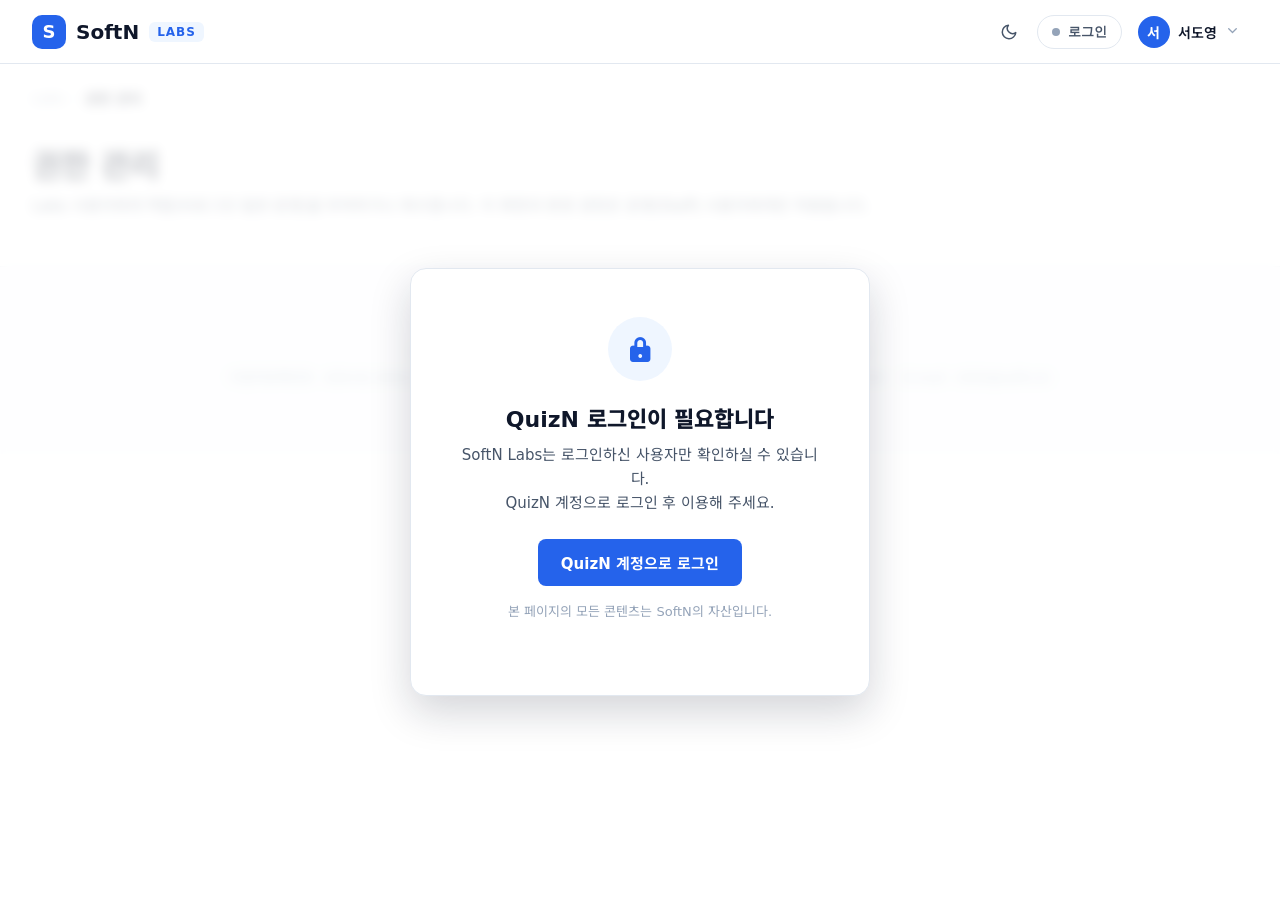
==== labs-admin.html @ ae1b934f "feat: SoftN Labs static portal (initial deploy)" ====
<!DOCTYPE html>
<html lang="ko">
<head>
<meta charset="UTF-8">
<meta name="viewport" content="width=device-width, initial-scale=1.0">
<title>SoftN Labs · 권한 관리</title>
<link rel="stylesheet" href="./fonts/fontello/css/fontello.css">
<link rel="stylesheet" href="./labs.css">
<script>document.documentElement.setAttribute('data-mode', localStorage.getItem('labs_theme') || 'light');</script>
</head>
<body>

<div id="header-slot"></div>

<main class="container">
  <nav class="breadcrumb">
    <a href="labs.html">Labs</a><span class="sep">/</span><span class="cur">권한 관리</span>
  </nav>
  <h1 class="admin-title">권한 관리</h1>
  <p class="admin-desc">Labs 사용자에게 역할(비로그인·일반·운영)을 부여하거나 회수합니다. 이 화면과 변경 권한은 운영(Staff) 사용자에게만 허용됩니다.</p>

  <!-- 권한 없음 (Member 접근 시) -->
  <div class="admin-denied" id="admin-denied" hidden>
    <div class="ad-icon"><i class="icon-lock-filled"></i></div>
    <h2>운영 권한이 필요합니다</h2>
    <p>이 화면은 운영(Staff) 권한 사용자만 접근할 수 있습니다.</p>
  </div>

  <!-- 관리 콘텐츠 (Staff) -->
  <section class="admin-content" id="admin-content" hidden>
    <div class="admin-toolbar">
      <div class="search"><i class="icon-zoom-in"></i><input type="text" id="user-search" placeholder="이름·소속으로 검색" autocomplete="off"></div>
      <span class="admin-count" id="user-count"></span>
    </div>
    <div class="admin-table" id="user-table"></div>
  </section>
</main>

<div id="footer-slot"></div>
<div id="gate-slot"></div>

<script src="./labs.js?v=20260617"></script>
<script>
  document.getElementById('header-slot').outerHTML = headerHTML();
  document.getElementById('gate-slot').outerHTML = gateHTML();
  injectFooter('footer-slot');

  const tableEl = document.getElementById('user-table');
  const searchEl = document.getElementById('user-search');
  const cell = (cls, text) => el('span', cls, text);
  const roleBadge = (role) => el('span', 'role-badge ' + role, ROLE_KO[role]);

  function renderUsers() {
    const q = searchEl.value.trim().toLowerCase();
    const _acc = JSON.parse(localStorage.getItem('quizn_account') || 'null');   // QuizN 계정 닉네임
    const myNick = _acc && _acc.nick ? _acc.nick : null;
    const list = USERS.filter(function (u) {
      if (!q) return true;
      var hay = [u.name, u.org];
      if (u.me && myNick) hay.push(myNick);   // 본인은 QuizN 닉네임으로도 검색
      return hay.some(function (n) { return n.toLowerCase().includes(q); });
    });
    tableEl.replaceChildren();
    const head = el('div', 'ut-row ut-head');
    head.append(cell('ut-user', '사용자'), cell('ut-org', '소속'), cell('ut-cur', '현재 역할'), cell('ut-chg', '역할 변경'));
    tableEl.append(head);
    document.getElementById('user-count').textContent = '총 ' + USERS.length + '명';
    list.forEach(u => {
      const row = el('div', 'ut-row');
      const uc = el('div', 'ut-user');
      const dispName = (u.me && myNick) ? myNick : u.name;   // 본인 행은 QuizN 닉네임 + (나)
      uc.append(el('span', 'ut-avatar', dispName.charAt(0)), el('span', 'ut-name', dispName + (u.me ? ' (나)' : '')));
      const cc = el('div', 'ut-cur'); cc.append(roleBadge(u.role));
      const chg = el('div', 'ut-chg');
      const seg = el('div', 'role-seg');
      ['member', 'staff'].forEach(r => {
        const b = el('button', 'rs-btn' + (u.role === r ? ' active' : ''), ROLE_KO[r]);
        if (u.me) b.disabled = true;
        else b.addEventListener('click', () => {
          u.role = r; renderUsers();
          toast(strongNode(u.name), document.createTextNode(' 역할을 ' + ROLE_KO[r] + '(으)로 변경했어요'));
        });
        seg.append(b);
      });
      chg.append(seg);
      if (u.me) chg.append(el('span', 'rs-note', '본인 권한은 변경할 수 없습니다'));
      row.append(uc, cell('ut-org', u.org), cc, chg);
      tableEl.append(row);
    });
  }

  function applyAccess(member) {
    const denied = document.getElementById('admin-denied');
    const content = document.getElementById('admin-content');
    if (!member) { denied.hidden = true; content.hidden = true; return; }   // 비로그인 → 게이트가 덮음
    if (isStaff()) { denied.hidden = true; content.hidden = false; renderUsers(); }
    else { denied.hidden = false; content.hidden = true; }                  // 일반(Member) → 권한 없음
  }

  searchEl.addEventListener('input', renderUsers);
  initChrome((member) => applyAccess(member));
</script>

</body>
</html>
---- fonts/fontello/css/fontello.css ----
@font-face {
  font-family: 'fontello';
  src: url('../font/fontello.eot?21190277');
  src: url('../font/fontello.eot?21190277#iefix') format('embedded-opentype'),
       url('../font/fontello.woff2?21190277') format('woff2'),
       url('../font/fontello.woff?21190277') format('woff'),
       url('../font/fontello.ttf?21190277') format('truetype'),
       url('../font/fontello.svg?21190277#fontello') format('svg');
  font-weight: normal;
  font-style: normal;
}
/* Chrome hack: SVG is rendered more smooth in Windozze. 100% magic, uncomment if you need it. */
/* Note, that will break hinting! In other OS-es font will be not as sharp as it could be */
/*
@media screen and (-webkit-min-device-pixel-ratio:0) {
  @font-face {
    font-family: 'fontello';
    src: url('../font/fontello.svg?21190277#fontello') format('svg');
  }
}
*/
[class^="icon-"]:before, [class*=" icon-"]:before {
  font-family: "fontello";
  font-style: normal;
  font-weight: normal;
  speak: never;

  display: inline-block;
  text-decoration: inherit;
  width: 1em;
  margin-right: .2em;
  text-align: center;
  /* opacity: .8; */

  /* For safety - reset parent styles, that can break glyph codes*/
  font-variant: normal;
  text-transform: none;

  /* fix buttons height, for twitter bootstrap */
  line-height: 1em;

  /* Animation center compensation - margins should be symmetric */
  /* remove if not needed */
  margin-left: .2em;

  /* you can be more comfortable with increased icons size */
  /* font-size: 120%; */

  /* Font smoothing. That was taken from TWBS */
  -webkit-font-smoothing: antialiased;
  -moz-osx-font-smoothing: grayscale;

  /* Uncomment for 3D effect */
  /* text-shadow: 1px 1px 1px rgba(127, 127, 127, 0.3); */
}

.icon-attention-alt-1:before { content: '\e800'; } /* '' */
.icon-heart:before { content: '\e801'; } /* '' */
.icon-heart-line:before { content: '\e802'; } /* '' */
.icon-download:before { content: '\e803'; } /* '' */
.icon-album:before { content: '\e804'; } /* '' */
.icon-up-open-1:before { content: '\e805'; } /* '' */
.icon-plus:before { content: '\e806'; } /* '' */
.icon-send:before { content: '\e807'; } /* '' */
.icon-pencil2:before { content: '\e808'; } /* '' */
.icon-blank-page:before { content: '\e809'; } /* '' */
.icon-cancel:before { content: '\e80a'; } /* '' */
.icon-cog-1:before { content: '\e80b'; } /* '' */
.icon-down-open-1:before { content: '\e80c'; } /* '' */
.icon-left-open-1:before { content: '\e80d'; } /* '' */
.icon-down-micro:before { content: '\e80e'; } /* '' */
.icon-delete:before { content: '\e80f'; } /* '' */
.icon-time:before { content: '\e810'; } /* '' */
.icon-close:before { content: '\e811'; } /* '' */
.icon-check-1:before { content: '\e812'; } /* '' */
.icon-quiz:before { content: '\e813'; } /* '' */
.icon-all:before { content: '\e814'; } /* '' */
.icon-play:before { content: '\e815'; } /* '' */
.icon-dot:before { content: '\e816'; } /* '' */
.icon-link:before { content: '\e817'; } /* '' */
.icon-move-arrows:before { content: '\e818'; } /* '' */
.icon-push-pin:before { content: '\e819'; } /* '' */
.icon-push-pin-line:before { content: '\e81a'; } /* '' */
.icon-edit:before { content: '\e81b'; } /* '' */
.icon-check:before { content: '\e81c'; } /* '' */
.icon-right-open-1:before { content: '\e81d'; } /* '' */
.icon-005-copy:before { content: '\e81e'; } /* '' */
.icon-down-dir-1:before { content: '\e81f'; } /* '' */
.icon-up-dir:before { content: '\e820'; } /* '' */
.icon-up-micro:before { content: '\e821'; } /* '' */
.icon-link-02:before { content: '\e822'; } /* '' */
.icon-zoom-in:before { content: '\e823'; } /* '' */
.icon-left-big:before { content: '\e824'; } /* '' */
.icon-left-open-2:before { content: '\e825'; } /* '' */
.icon-left:before { content: '\e826'; } /* '' */
.icon-newdoc:before { content: '\e827'; } /* '' */
.icon-left-small:before { content: '\e828'; } /* '' */
.icon-export:before { content: '\e829'; } /* '' */
.icon-folder-open:before { content: '\e82a'; } /* '' */
.icon-lock-filled:before { content: '\e82b'; } /* '' */
.icon-to-start:before { content: '\e82c'; } /* '' */
.icon-to-end:before { content: '\e82d'; } /* '' */
.icon-board-copy:before { content: '\e82e'; } /* '' */
.icon-group1:before { content: '\e82f'; } /* '' */
.icon-group2:before { content: '\e830'; } /* '' */
.icon-pen:before { content: '\e831'; } /* '' */
.icon-eraser:before { content: '\e832'; } /* '' */
.icon-drawing:before { content: '\e833'; } /* '' */
.icon-prev-btn:before { content: '\e834'; } /* '' */
.icon-next-btn:before { content: '\e835'; } /* '' */
.icon-trash:before { content: '\e836'; } /* '' */
.icon-palette:before { content: '\e837'; } /* '' */
.icon-music:before { content: '\e838'; } /* '' */
.icon-volume-up:before { content: '\e839'; } /* '' */
.icon-plus-circle:before { content: '\e83a'; } /* '' */
.icon-minus-circle:before { content: '\e83b'; } /* '' */
.icon-qr-code:before { content: '\e83c'; } /* '' */
.icon-eye:before { content: '\e83d'; } /* '' */
.icon-eye-none:before { content: '\e83e'; } /* '' */
.icon-record:before { content: '\e83f'; } /* '' */
.icon-mail:before { content: '\e840'; } /* '' */
.icon-post-1:before { content: '\e841'; } /* '' */
.icon-play-2:before { content: '\e842'; } /* '' */
.icon-stop-1:before { content: '\e843'; } /* '' */
.icon-pause-1:before { content: '\e844'; } /* '' */
.icon-plus-big:before { content: '\e845'; } /* '' */
.icon-invitation:before { content: '\e846'; } /* '' */
.icon-plus-mini:before { content: '\e847'; } /* '' */
.icon-circle-w:before { content: '\e848'; } /* '' */
.icon-circle-b:before { content: '\e849'; } /* '' */
.icon-triangle-w:before { content: '\e84a'; } /* '' */
.icon-triangle-b:before { content: '\e84b'; } /* '' */
.icon-square-w:before { content: '\e84c'; } /* '' */
.icon-square-b:before { content: '\e84d'; } /* '' */
.icon-line:before { content: '\e84e'; } /* '' */
.icon-preview:before { content: '\e84f'; } /* '' */
.icon-background:before { content: '\e850'; } /* '' */
.icon-pen-user-01:before { content: '\e851'; } /* '' */
.icon-align-high:before { content: '\e852'; } /* '' */
.icon-align-low:before { content: '\e853'; } /* '' */
.icon-text:before { content: '\e854'; } /* '' */
.icon-megaphone:before { content: '\e855'; } /* '' */
.icon-naverblog:before { content: '\e856'; } /* '' */
.icon-art-pencil:before { content: '\e857'; } /* '' */
.icon-eraser-02:before { content: '\e858'; } /* '' */
.icon-thickness:before { content: '\e859'; } /* '' */
.icon-shapes:before { content: '\e85a'; } /* '' */
.icon-ccw:before { content: '\e85b'; } /* '' */
.icon-share:before { content: '\e85c'; } /* '' */
.icon-tab:before { content: '\e85d'; } /* '' */
.icon-sync:before { content: '\e85e'; } /* '' */
.icon-speech-bubble:before { content: '\e85f'; } /* '' */
.icon-arrow-right2:before { content: '\e860'; } /* '' */
.icon-arrow-left2:before { content: '\e861'; } /* '' */
.icon-arrow-left1:before { content: '\e862'; } /* '' */
.icon-arrow-right1:before { content: '\e863'; } /* '' */
.icon-globe:before { content: '\e864'; } /* '' */
.icon-more:before { content: '\e865'; } /* '' */
.icon-note-beamed:before { content: '\e866'; } /* '' */
.icon-edit-02:before { content: '\e867'; } /* '' */
.icon-mission:before { content: '\e868'; } /* '' */
.icon-help:before { content: '\e869'; } /* '' */
.icon-text-gif:before { content: '\e86a'; } /* '' */
.icon-text-video:before { content: '\e86b'; } /* '' */
.icon-text-show:before { content: '\e86c'; } /* '' */
.icon-cw:before { content: '\e86d'; } /* '' */
.icon-camera:before { content: '\e86e'; } /* '' */
.icon-guest:before { content: '\e87b'; } /* '' */
.icon-chart:before { content: '\e87c'; } /* '' */
.icon-user:before { content: '\e87d'; } /* '' */
.icon-view:before { content: '\e87e'; } /* '' */
.icon-post:before { content: '\e87f'; } /* '' */
.icon-question_mark:before { content: '\e881'; } /* '' */
.icon-big_x:before { content: '\e882'; } /* '' */
.icon-service:before { content: '\e884'; } /* '' */
.icon-report:before { content: '\e885'; } /* '' */
.icon-studio:before { content: '\e886'; } /* '' */
.icon-mypage:before { content: '\e887'; } /* '' */
.icon-home-menu:before { content: '\e888'; } /* '' */
.icon-standby:before { content: '\e889'; } /* '' */
.icon-contents-menu:before { content: '\e88a'; } /* '' */
.icon-customer:before { content: '\e88b'; } /* '' */
.icon-group-menu:before { content: '\e88c'; } /* '' */
.icon-video-record:before { content: '\e88d'; } /* '' */
.icon-filter:before { content: '\e88e'; } /* '' */
.icon-quiz-01:before { content: '\e906'; } /* '' */
.icon-down-open:before { content: '\f004'; } /* '' */
.icon-up-open:before { content: '\f005'; } /* '' */
.icon-right-open:before { content: '\f006'; } /* '' */
.icon-left-open:before { content: '\f007'; } /* '' */
.icon-location:before { content: '\f031'; } /* '' */
.icon-check-empty:before { content: '\f096'; } /* '' */
.icon-twitter:before { content: '\f099'; } /* '' */
.icon-facebook:before { content: '\f09a'; } /* '' */
.icon-folder-open-empty:before { content: '\f115'; } /* '' */
.icon-attention-alt-2:before { content: '\f12a'; } /* '' */
.icon-mic:before { content: '\f130'; } /* '' */
.icon-youtube-play:before { content: '\f16a'; } /* '' */
.icon-instagram:before { content: '\f16d'; } /* '' */
.icon-file-audio:before { content: '\f1c7'; } /* '' */
.icon-sliders:before { content: '\f1de'; } /* '' */
---- labs.css ----
/* ============================================================
   SoftN Labs — 디자인 시스템
   QuizN(민트/주황)과 별개의 독립 포털. 파란 액센트 + 다크모드.
   라이트: :root  /  다크: [data-mode="dark"]
   색 하드코딩은 이 파일의 토큰 정의부에만, 컴포넌트는 var(--*) 참조.
   ============================================================ */

@import url('https://fonts.googleapis.com/css2?family=Noto+Sans+KR:wght@400;500;600;700;800&display=swap');

:root {
  --accent:        #2563eb;
  --accent-hover:  #1d4ed8;
  --accent-soft:   #eff6ff;

  --bg:            #ffffff;
  --bg-soft:       #f8fafc;
  --bg-elev:       #ffffff;
  --hero-from:     #eef4ff;
  --hero-to:       #dbe7ff;

  --fg:            #0f172a;
  --fg-sub:        #475569;
  --fg-mute:       #94a3b8;
  --border:        #e2e8f0;
  --border-strong: #cbd5e1;

  --star:          #f59e0b;
  --accent-grid:   rgba(37,99,235,0.04);
  --req-fg:        #dc2626;  --req-bg:  #fee2e2;

  --beta-bg:  #fef3c7;  --beta-fg:  #b45309;
  --live-bg:  #dcfce7;  --live-fg:  #15803d;
  --arch-bg:  #f1f5f9;  --arch-fg:  #64748b;

  --thumb-bg:      #f1f5f9;
  --thumb-line:    #e2e8f0;
  --thumb-mark:    #e2e8f0;

  --shadow-card:   0 1px 3px rgba(15,23,42,0.06), 0 1px 2px rgba(15,23,42,0.04);
  --shadow-hover:  0 12px 28px -12px rgba(15,23,42,0.22);
  --shadow-pop:    0 16px 40px rgba(15,23,42,0.18);

  --r-card: 16px;
  --r-md:   12px;
  --r-btn:  8px;
  --r-sm:   8px;
  --r-pill: 999px;

  --font: system-ui, -apple-system, 'Noto Sans KR', 'Segoe UI', sans-serif;
  --font-mono: 'SF Mono', 'JetBrains Mono', Consolas, monospace;
  --maxw: 1280px;
}

[data-mode="dark"] {
  --accent:        #3b82f6;
  --accent-hover:  #60a5fa;
  --accent-soft:   #1e293b;

  --bg:            #0f172a;
  --bg-soft:       #0b1222;
  --bg-elev:       #1e293b;
  --hero-from:     #1e293b;
  --hero-to:       #0f172a;

  --fg:            #f1f5f9;
  --fg-sub:        #cbd5e1;
  --fg-mute:       #94a3b8;
  --border:        #334155;
  --border-strong: #475569;

  --accent-grid:   rgba(96,165,250,0.05);
  --req-fg:        #fca5a5;  --req-bg:  #450a0a;
  --beta-bg:  #422006;  --beta-fg:  #fbbf24;
  --live-bg:  #052e16;  --live-fg:  #4ade80;
  --arch-bg:  #1e293b;  --arch-fg:  #94a3b8;

  --thumb-bg:      #1e293b;
  --thumb-line:    #334155;
  --thumb-mark:    #334155;

  --shadow-card:   0 1px 3px rgba(0,0,0,0.4);
  --shadow-hover:  0 12px 28px -12px rgba(0,0,0,0.6);
  --shadow-pop:    0 16px 40px rgba(0,0,0,0.5);
}

* { box-sizing: border-box; }
html, body { margin: 0; }
body {
  font-family: var(--font);
  background: var(--bg);
  color: var(--fg);
  -webkit-font-smoothing: antialiased;
  transition: background 0.2s ease, color 0.2s ease;
}
a { color: inherit; text-decoration: none; }

.container { max-width: var(--maxw); margin: 0 auto; padding: 0 32px; }

/* ── 헤더 ─────────────────────────────────────── */
.labs-header {
  position: sticky; top: 0; z-index: 50;
  background: var(--bg);
  border-bottom: 1px solid var(--border);
  height: 64px;
  display: flex; align-items: center;
}
.labs-header .inner { width: 100%; max-width: var(--maxw); margin: 0 auto; padding: 0 32px; display: flex; align-items: center; gap: 12px; }
.lh-logo { display: flex; align-items: center; gap: 10px; cursor: pointer; }
.s-mark {
  width: 34px; height: 34px; border-radius: 10px;
  background: var(--accent); color: #fff;
  display: grid; place-items: center;
  font-weight: 800; font-size: 18px;
}
.lh-logo .brand { font-weight: 800; font-size: 20px; color: var(--fg); }
.labs-tag {
  font-size: 12px; font-weight: 700; letter-spacing: 1px;
  color: var(--accent); background: var(--accent-soft);
  padding: 3px 8px; border-radius: 6px;
}
.lh-right { margin-left: auto; display: flex; align-items: center; gap: 8px; }

.icon-toggle {
  width: 40px; height: 40px; border: 0; background: transparent;
  color: var(--fg-sub); font-size: 18px; cursor: pointer;
  border-radius: var(--r-pill); display: grid; place-items: center;
  transition: background 0.15s ease;
}
.icon-toggle:hover { background: var(--bg-soft); color: var(--fg); }

.auth-toggle {
  display: inline-flex; align-items: center; gap: 8px;
  border: 1px solid var(--border); background: var(--bg);
  color: var(--fg-sub); border-radius: var(--r-pill);
  padding: 7px 14px; font-size: 13px; font-weight: 600; cursor: pointer;
  transition: all 0.15s ease;
}
.auth-toggle:hover { border-color: var(--accent); color: var(--accent); }
.auth-toggle .dot { width: 8px; height: 8px; border-radius: 50%; background: var(--fg-mute); }
.auth-toggle.member .dot { background: var(--live-fg); }

.role-toggle { display: inline-flex; align-items: center; gap: 2px; background: var(--bg-soft); border: 1px solid var(--border); border-radius: var(--r-pill); padding: 3px; }
.role-toggle .rt-btn { border: 0; background: transparent; color: var(--fg-sub); font-family: var(--font); font-size: 13px; font-weight: 600; padding: 5px 12px; border-radius: var(--r-pill); cursor: pointer; }
.role-toggle .rt-btn.active { background: var(--accent); color: #fff; }

.profile { display: inline-flex; align-items: center; gap: 8px; cursor: pointer; padding: 4px 8px; border-radius: var(--r-pill); }
.profile:hover { background: var(--bg-soft); }
.profile .avatar { width: 32px; height: 32px; border-radius: 50%; background: var(--accent); color: #fff; display: grid; place-items: center; font-weight: 700; font-size: 14px; }
.profile .pname { font-size: 14px; font-weight: 600; color: var(--fg); }
.profile .chev { color: var(--fg-mute); font-size: 11px; }

/* ── 히어로 (목록) ────────────────────────────── */
.hero {
  background:
    repeating-linear-gradient(135deg, transparent, transparent 11px, var(--accent-grid) 11px, var(--accent-grid) 12px),
    linear-gradient(120deg, var(--hero-from), var(--hero-to));
  border-bottom: 1px solid var(--border);
}
.hero .inner { max-width: var(--maxw); margin: 0 auto; padding: 56px 32px; display: flex; align-items: flex-end; }
.hero .htitle { display: flex; align-items: center; gap: 12px; }
.hero h1 { font-size: 52px; font-weight: 800; margin: 0; color: var(--fg); letter-spacing: -1px; }
.hero .ko-tag { font-size: 14px; font-weight: 700; color: var(--accent); background: var(--bg); padding: 4px 10px; border-radius: 8px; }
.hero .desc { margin: 14px 0 0; font-size: 16px; color: var(--fg-sub); }
.hero .count { margin-left: auto; font-size: 14px; color: var(--fg-mute); align-self: flex-end; }
.hero .left { display: flex; flex-direction: column; }

/* ── Labs 주의사항 배너 ───────────────────────── */
.labs-caution {
  display: flex; gap: 12px;
  background: var(--bg-soft);
  border: 1px solid var(--border);
  border-left: 4px solid var(--star);
  border-radius: var(--r-card);
  padding: 16px 20px; margin-top: 28px;
}
.labs-caution .ci { color: var(--star); font-size: 20px; flex-shrink: 0; line-height: 1.4; }
.labs-caution ul { margin: 0; padding-left: 18px; display: flex; flex-direction: column; gap: 5px; }
.labs-caution li { font-size: 13px; color: var(--fg-sub); line-height: 1.55; }
.labs-caution li strong { color: var(--fg); font-weight: 600; }

/* ── 목록 페이지네이션 ────────────────────────── */
.list-pagination { display: flex; justify-content: center; gap: 6px; padding: 8px 0 64px; }
.list-pagination button {
  min-width: 38px; height: 38px;
  border: 1px solid var(--border); background: var(--bg); color: var(--fg-sub);
  border-radius: var(--r-btn); font-family: var(--font); font-size: 14px; cursor: pointer;
  transition: all 0.15s ease;
}
.list-pagination button:hover:not(:disabled) { border-color: var(--accent); color: var(--accent); }
.list-pagination button.active { background: var(--accent); border-color: var(--accent); color: #fff; font-weight: 700; }
.list-pagination button:disabled { opacity: 0.4; cursor: default; }

/* ── 컨트롤 바 ────────────────────────────────── */
.controls { display: flex; align-items: center; gap: 16px; padding: 28px 0; }
.search { position: relative; flex: 1; max-width: 560px; }
.search i { position: absolute; left: 16px; top: 50%; transform: translateY(-50%); color: var(--fg-mute); }
.search input {
  width: 100%; height: 48px; border: 1px solid var(--border);
  border-radius: var(--r-pill); background: var(--bg);
  padding: 0 18px 0 44px; font-family: var(--font); font-size: 15px; color: var(--fg);
}
.search input:focus { outline: none; border-color: var(--accent); }
.filter-chips { display: flex; gap: 8px; }
.chip {
  display: inline-flex; align-items: center; gap: 6px;
  border: 1px solid var(--border); background: var(--bg);
  color: var(--fg-sub); border-radius: var(--r-pill);
  padding: 9px 16px; font-size: 14px; font-weight: 600; cursor: pointer;
  transition: all 0.15s ease;
}
.chip:hover { border-color: var(--border-strong); }
.chip .c-cnt { color: var(--fg-mute); font-weight: 700; }
.chip.active { background: var(--fg); color: var(--bg); border-color: var(--fg); }
.chip.active .c-cnt { color: var(--bg); opacity: 0.7; }
.sort {
  margin-left: auto;
  border: 1px solid var(--border); background: var(--bg); color: var(--fg);
  border-radius: var(--r-btn); padding: 11px 16px; font-family: var(--font); font-size: 14px; font-weight: 600; cursor: pointer;
}

/* ── 섹션 제목 ────────────────────────────────── */
.section-title { display: flex; align-items: baseline; gap: 10px; margin: 12px 0 20px; }
.section-title h2 { font-size: 22px; font-weight: 800; margin: 0; color: var(--fg); }
.section-title .active-count { font-family: var(--font-mono); font-size: 13px; color: var(--fg-mute); }

/* ── 모델 카드 그리드 ─────────────────────────── */
.model-grid { display: grid; grid-template-columns: repeat(4, 1fr); gap: 20px; padding-bottom: 28px; }
.model-grid .empty-state { grid-column: 1 / -1; text-align: center; color: var(--fg-mute); padding: 60px 0; font-size: 15px; }
.model-card {
  border: 1px solid var(--border); border-radius: var(--r-card);
  background: var(--bg-elev); overflow: hidden; cursor: pointer;
  display: flex; flex-direction: column;
  transition: transform 0.18s ease, box-shadow 0.18s ease, border-color 0.18s ease;
  box-shadow: var(--shadow-card);
}
.model-card:hover { transform: translateY(-3px); box-shadow: var(--shadow-hover); border-color: var(--border-strong); }

.mc-thumb {
  position: relative; aspect-ratio: 16 / 10;
  background:
    repeating-linear-gradient(135deg, var(--thumb-bg), var(--thumb-bg) 9px, var(--thumb-line) 9px, var(--thumb-line) 10px);
  overflow: hidden;
}
.mc-thumb .watermark {
  position: absolute; left: 14px; bottom: -8px;
  font-size: 92px; font-weight: 800; line-height: 1;
  color: var(--thumb-mark);
  user-select: none;
}
.mc-thumb .shot-label {
  position: absolute; top: 16px; right: 16px;
  font-family: var(--font-mono); font-size: 11px; letter-spacing: 1px;
  color: var(--fg-mute); border: 1px dashed var(--border-strong);
  padding: 5px 10px; border-radius: 6px; background: var(--bg);
}
.status-badge {
  position: absolute; top: 16px; left: 16px;
  font-size: 11px; font-weight: 700; letter-spacing: 0.5px;
  padding: 4px 10px; border-radius: var(--r-pill);
}
.status-badge.beta { background: var(--beta-bg); color: var(--beta-fg); }
.status-badge.live { background: var(--live-bg); color: var(--live-fg); }
.status-badge.archived { background: var(--arch-bg); color: var(--arch-fg); }

.mc-body { padding: 18px 18px 0; flex: 1; }
.mc-name { font-size: 18px; font-weight: 700; color: var(--fg); margin: 0 0 8px; }
.mc-desc {
  font-size: 14px; color: var(--fg-sub); line-height: 1.55; margin: 0;
  display: -webkit-box; -webkit-line-clamp: 2; -webkit-box-orient: vertical; overflow: hidden;
}
.mc-foot {
  display: flex; align-items: center; gap: 8px;
  padding: 14px 18px; margin-top: 14px;
  border-top: 1px solid var(--border);
}
.rating { display: inline-flex; align-items: center; gap: 5px; font-size: 14px; }
.rating .star { color: var(--star); }
.rating .score { font-weight: 700; color: var(--fg); }
.rating .rcount { color: var(--fg-mute); }
.mc-foot .ext { margin-left: auto; color: var(--fg-mute); }

/* ── 버튼 ─────────────────────────────────────── */
.btn {
  display: inline-flex; align-items: center; justify-content: center; gap: 8px;
  border: 1px solid transparent; border-radius: var(--r-btn);
  padding: 12px 22px; font-family: var(--font); font-size: 15px; font-weight: 700; cursor: pointer;
  transition: all 0.15s ease;
}
.btn.primary { background: var(--accent); color: #fff; }
.btn.primary:hover { background: var(--accent-hover); }
.btn.ghost { background: var(--bg); color: var(--fg); border-color: var(--border); }
.btn.ghost:hover { background: var(--bg-soft); }

/* ── 비로그인 게이트 ──────────────────────────── */
.gate-overlay {
  position: fixed; inset: 64px 0 0; z-index: 40;
  background: color-mix(in srgb, var(--bg) 78%, transparent);
  backdrop-filter: blur(6px);
  display: none; place-items: center; padding: 32px;
}
.gate-overlay.show { display: grid; }
.gate-box {
  background: var(--bg-elev); border: 1px solid var(--border);
  border-radius: var(--r-card); box-shadow: var(--shadow-pop);
  padding: 48px 44px; max-width: 460px; text-align: center;
}
.gate-box .g-icon { width: 64px; height: 64px; margin: 0 auto 20px; border-radius: 50%; background: var(--accent-soft); color: var(--accent); display: grid; place-items: center; font-size: 28px; }
.gate-box h2 { font-size: 22px; font-weight: 800; margin: 0 0 10px; color: var(--fg); }
.gate-box p { font-size: 15px; color: var(--fg-sub); line-height: 1.6; margin: 0 0 24px; }
.gate-box .asset-note { font-size: 13px; color: var(--fg-mute); margin-top: 16px; }

/* ── 상세: breadcrumb ─────────────────────────── */
.breadcrumb { display: flex; align-items: center; gap: 8px; padding: 24px 0; font-size: 14px; color: var(--fg-mute); }
.breadcrumb a:hover { color: var(--accent); }
.breadcrumb .sep { color: var(--border-strong); }
.breadcrumb .cur { color: var(--fg); font-weight: 600; }

/* ── 상세: 상단 2단 ──────────────────────────── */
.detail-top { display: grid; grid-template-columns: 460px 1fr; gap: 40px; align-items: start; }
.detail-thumb {
  position: relative; aspect-ratio: 4 / 3;
  border: 1px solid var(--border); border-radius: var(--r-card);
  background: repeating-linear-gradient(135deg, var(--thumb-bg), var(--thumb-bg) 9px, var(--thumb-line) 9px, var(--thumb-line) 10px);
  overflow: hidden;
}
.detail-thumb .watermark { position: absolute; left: 24px; bottom: -12px; font-size: 150px; font-weight: 800; color: var(--thumb-mark); line-height: 1; }
.detail-thumb .shot-label { position: absolute; top: 24px; left: 50%; transform: translateX(-50%); font-family: var(--font-mono); font-size: 12px; letter-spacing: 1px; color: var(--fg-mute); border: 1px dashed var(--border-strong); padding: 6px 14px; border-radius: 6px; background: var(--bg); }

.detail-info .d-badge { margin-bottom: 14px; }
.status-badge.inline { position: static; display: inline-block; }
.detail-info h1 { font-size: 40px; font-weight: 800; margin: 0 0 18px; color: var(--fg); }
.model-key { display: inline-flex; align-items: center; gap: 8px; font-size: 14px; color: var(--fg-sub); margin-bottom: 18px; }
.model-key code { font-family: var(--font-mono); background: var(--bg-soft); border: 1px solid var(--border); border-radius: 6px; padding: 3px 10px; color: var(--fg); }
.detail-info .d-desc { font-size: 15px; color: var(--fg-sub); line-height: 1.7; margin: 0; display: -webkit-box; -webkit-line-clamp: 3; -webkit-box-orient: vertical; overflow: hidden; }
.detail-info .d-desc.expanded { -webkit-line-clamp: unset; }
.more-link { display: block; text-align: center; color: var(--accent); font-weight: 700; font-size: 15px; margin: 18px 0; cursor: pointer; }
.detail-actions { display: flex; gap: 12px; }

/* ── 상세: 통계 박스 ─────────────────────────── */
.stat-box { display: grid; grid-template-columns: repeat(3, 1fr); border: 1px solid var(--border); border-radius: var(--r-card); margin: 32px 0; background: var(--bg-elev); }
.stat-col { padding: 24px 28px; }
.stat-col + .stat-col { border-left: 1px solid var(--border); }
.stat-col .s-label { font-size: 13px; color: var(--fg-mute); margin: 0 0 10px; }
.stat-col .s-main { font-size: 30px; font-weight: 800; color: var(--fg); display: flex; align-items: center; gap: 8px; }
.stat-col .s-main .star { color: var(--star); font-size: 26px; }
.stat-col .s-main .unit { font-size: 16px; color: var(--fg-sub); font-weight: 600; }
.stat-col .s-sub { font-size: 13px; color: var(--fg-mute); margin: 6px 0 0; }

/* ── 상세: 평점 분포 ─────────────────────────── */
.rating-box { display: grid; grid-template-columns: 240px 1fr; gap: 40px; border: 1px solid var(--border); border-radius: var(--r-card); padding: 32px; background: var(--bg-elev); }
.rating-big { text-align: center; }
.rating-big .num { font-size: 56px; font-weight: 800; color: var(--fg); display: inline-flex; align-items: center; gap: 10px; }
.rating-big .num .star { color: var(--star); font-size: 44px; }
.rating-big .stars { color: var(--star); font-size: 18px; letter-spacing: 2px; margin: 6px 0; }
.rating-big .total { font-size: 14px; color: var(--fg-mute); }
.rating-bars { display: flex; flex-direction: column; gap: 10px; justify-content: center; }
.bar-row { display: flex; align-items: center; gap: 12px; font-size: 13px; color: var(--fg-sub); }
.bar-row .b-label { width: 28px; flex-shrink: 0; }
.bar-row .bar { flex: 1; height: 8px; background: var(--bg-soft); border-radius: var(--r-pill); overflow: hidden; }
.bar-row .bar-fill { height: 100%; background: var(--star); border-radius: var(--r-pill); }
.bar-row .b-cnt { width: 36px; text-align: right; color: var(--fg-mute); }
.my-rating { grid-column: 1 / -1; display: flex; align-items: center; gap: 16px; border-top: 1px solid var(--border); padding-top: 24px; margin-top: 8px; }
.my-rating .ml { font-size: 15px; font-weight: 700; color: var(--fg); }
.star-input { display: inline-flex; gap: 6px; }
.star-input .s { font-size: 28px; color: var(--border-strong); cursor: pointer; transition: color 0.1s ease; }
.star-input .s.on, .star-input .s.hover { color: var(--star); }
.my-rating-status { font-size: 14px; font-weight: 600; color: var(--fg-sub); }
.my-rating-edit { font-size: 13px; color: var(--accent); cursor: pointer; }
.my-rating-edit:hover { text-decoration: underline; }

/* 보관(archived) 안내 배너 — 통계 위 전체 폭 */
.archived-banner { display: flex; align-items: flex-start; gap: 12px; background: var(--beta-bg); border: 1px solid var(--star); border-radius: var(--r-md); padding: 16px 20px; margin-top: 28px; margin-bottom: 24px; }
[hidden] { display: none !important; }   /* hidden 속성을 display 지정 컴포넌트(.btn 등)보다 우선 */
/* 운영자 모델 수정/삭제 (등록 모델 상세) */
.d-badge { display: flex; align-items: center; gap: 10px; }
.owner-actions { margin-left: auto; display: inline-flex; gap: 8px; }
.owner-actions .oa-btn { display: inline-flex; align-items: center; gap: 5px; border: 1px solid var(--border); background: var(--bg); color: var(--fg-sub); border-radius: 8px; padding: 7px 14px; font-size: 14px; font-weight: 600; cursor: pointer; font-family: var(--font); transition: all 0.15s ease; }
.owner-actions .oa-btn:hover { border-color: var(--accent); color: var(--accent); }
.owner-actions .oa-btn.del:hover { border-color: #dc2626; color: #dc2626; }
.archived-banner i { color: var(--beta-fg); font-size: 20px; flex-shrink: 0; line-height: 1.4; }
.archived-banner strong { color: var(--fg); font-weight: 700; font-size: 15px; }
.archived-banner .ab-text { font-size: 14px; color: var(--fg-sub); line-height: 1.6; margin-top: 2px; }

/* 보관 시 비활성 처리 */
.is-disabled { opacity: 0.45; pointer-events: none; }

/* ── 상세: 탭 ────────────────────────────────── */
.tabs-bar { display: flex; align-items: center; gap: 4px; border-bottom: 1px solid var(--border); margin: 36px 0 0; }
.tab {
  display: inline-flex; align-items: center; gap: 7px;
  padding: 16px 18px; font-size: 16px; font-weight: 600; color: var(--fg-mute);
  cursor: pointer; border-bottom: 2px solid transparent; margin-bottom: -1px;
}
.tab:hover { color: var(--fg-sub); }
.tab.active { color: var(--fg); font-weight: 700; border-bottom-color: var(--accent); }
.tab .tab-badge { font-size: 13px; font-weight: 700; color: var(--fg-mute); background: var(--bg-soft); border-radius: var(--r-pill); padding: 1px 8px; }
.tab.active .tab-badge { color: var(--accent); background: var(--accent-soft); }
.new-post { margin-left: auto; }

.tab-panel { display: none; padding: 28px 0 80px; }
.tab-panel.active { display: block; }
.panel-empty { text-align: center; color: var(--fg-mute); padding: 60px 0; font-size: 15px; }

/* ── 피드백 / 댓글 ───────────────────────────── */
.feedback-intro { font-size: 14px; color: var(--fg-sub); margin: 0 0 18px; }
.comment-form { display: flex; gap: 10px; margin-bottom: 28px; }
.comment-input { flex: 1; border: 1px solid var(--border); border-radius: var(--r-btn); padding: 12px 16px; font-family: var(--font); font-size: 15px; color: var(--fg); background: var(--bg); }
.comment-input:focus { outline: none; border-color: var(--accent); }
.comment-submit { border: 0; border-radius: var(--r-btn); background: var(--accent); color: #fff; font-family: var(--font); font-size: 15px; font-weight: 700; padding: 0 24px; cursor: pointer; }
.comment-submit:hover { background: var(--accent-hover); }
.comment-list { display: flex; flex-direction: column; gap: 20px; }
.comment-item { display: flex; gap: 14px; }
.comment-item .avatar { width: 40px; height: 40px; flex-shrink: 0; border-radius: 50%; background: var(--accent); color: #fff; display: grid; place-items: center; font-weight: 700; }
.comment-item .c-body { flex: 1; }
.comment-item .c-meta { display: flex; align-items: baseline; gap: 10px; margin-bottom: 4px; }
.comment-item .c-name { font-size: 15px; font-weight: 700; color: var(--fg); }
.comment-item .c-time { font-size: 13px; color: var(--fg-mute); }
.comment-item .c-text { font-size: 15px; color: var(--fg-sub); line-height: 1.6; }
/* 본인 댓글 수정/삭제 액션 */
.comment-item .c-actions { display: flex; gap: 2px; align-self: flex-start; flex-shrink: 0; }
.comment-item .c-actions button { width: 32px; height: 32px; border: none; background: transparent; color: var(--fg-mute); border-radius: 8px; cursor: pointer; font-size: 15px; display: grid; place-items: center; transition: all 0.15s ease; }
.comment-item .c-actions button:hover { background: var(--bg-soft); color: var(--accent); }
.comment-item .c-actions button.del:hover { color: #dc2626; }
/* 인라인 편집 */
.c-edit-area { margin-top: 8px; }
.c-edit-input { width: 100%; box-sizing: border-box; border: 1.5px solid var(--accent); border-radius: 10px; padding: 10px 12px; font-family: var(--font); font-size: 15px; color: var(--fg); background: var(--bg); resize: vertical; min-height: 56px; }
.c-edit-actions { display: flex; justify-content: flex-end; gap: 8px; margin-top: 8px; }
.btn.sm { padding: 7px 16px; font-size: 13px; }
/* 확인 모달 (댓글 삭제 등) */
.confirm-modal { width: 340px; max-width: 90%; text-align: center; }
.confirm-msg { font-size: 16px; font-weight: 700; color: var(--fg); margin: 8px 0 22px; }
.confirm-actions { display: flex; gap: 10px; }
.confirm-actions .btn { flex: 1; }
.comment-pagination { display: flex; justify-content: center; gap: 6px; margin-top: 28px; }
.comment-pagination button { min-width: 34px; height: 34px; border: 1px solid var(--border); background: var(--bg); color: var(--fg-sub); border-radius: var(--r-btn); font-family: var(--font); cursor: pointer; }
.comment-pagination button:hover:not(:disabled) { border-color: var(--accent); color: var(--accent); }
.comment-pagination button.active { background: var(--accent); border-color: var(--accent); color: #fff; font-weight: 700; }
.comment-pagination button:disabled { opacity: 0.4; cursor: default; }

/* ── 헤더 관리 진입 (Staff) ───────────────────── */
.admin-link { display: inline-flex; align-items: center; gap: 5px; font-size: 14px; font-weight: 600; color: var(--accent); cursor: pointer; padding: 7px 12px; border-radius: var(--r-pill); }
.admin-link:hover { background: var(--accent-soft); }

/* ── 권한 관리 화면 ──────────────────────────── */
.admin-title { font-size: 32px; font-weight: 800; color: var(--fg); margin: 8px 0 8px; }
.admin-desc { font-size: 15px; color: var(--fg-sub); margin: 0 0 28px; line-height: 1.6; }
.admin-denied { text-align: center; padding: 80px 20px; }
.admin-denied .ad-icon { width: 64px; height: 64px; margin: 0 auto 20px; border-radius: 50%; background: var(--bg-soft); color: var(--fg-mute); display: grid; place-items: center; font-size: 28px; }
.admin-denied h2 { font-size: 22px; font-weight: 800; color: var(--fg); margin: 0 0 10px; }
.admin-denied p { font-size: 15px; color: var(--fg-sub); margin: 0; }
.admin-toolbar { display: flex; align-items: center; gap: 16px; margin-bottom: 16px; }
.admin-count { margin-left: auto; font-size: 14px; color: var(--fg-mute); }
.admin-table { border: 1px solid var(--border); border-radius: var(--r-card); overflow: hidden; background: var(--bg-elev); margin-bottom: 48px; }
.ut-row { display: grid; grid-template-columns: 1.6fr 1.4fr 1fr 2fr; align-items: center; padding: 14px 20px; border-top: 1px solid var(--border); }
.ut-row:first-child { border-top: 0; }
.ut-head { background: var(--bg-soft); font-size: 13px; font-weight: 700; color: var(--fg-sub); }
.ut-user { display: flex; align-items: center; gap: 10px; }
.ut-avatar { width: 34px; height: 34px; border-radius: 50%; background: var(--accent); color: #fff; display: grid; place-items: center; font-weight: 700; font-size: 14px; flex-shrink: 0; }
.ut-name { font-size: 15px; font-weight: 600; color: var(--fg); }
.ut-org { font-size: 14px; color: var(--fg-sub); }
.role-badge { display: inline-block; font-size: 12px; font-weight: 700; padding: 3px 10px; border-radius: var(--r-pill); }
.role-badge.guest { background: var(--arch-bg); color: var(--arch-fg); }
.role-badge.member { background: var(--accent-soft); color: var(--accent); }
.role-badge.staff { background: var(--live-bg); color: var(--live-fg); }
.ut-chg { display: flex; align-items: center; gap: 10px; }
.role-seg { display: inline-flex; border: 1px solid var(--border); border-radius: var(--r-pill); padding: 2px; gap: 2px; }
.role-seg .rs-btn { border: 0; background: transparent; color: var(--fg-sub); font-family: var(--font); font-size: 12px; font-weight: 600; padding: 5px 11px; border-radius: var(--r-pill); cursor: pointer; }
.role-seg .rs-btn.active { background: var(--accent); color: #fff; }
.role-seg .rs-btn:disabled { opacity: 0.45; cursor: default; }
.rs-note { font-size: 12px; color: var(--fg-mute); }

/* ── 푸터 (QuizN 통일 · 중앙정렬) ── */
.labs-footer { border-top: 1px solid var(--border); background: var(--bg-soft); margin-top: 48px; }
.labs-footer .inner { max-width: var(--maxw); margin: 0 auto; padding: 36px 32px; text-align: center; }
.ft-policy { display: flex; justify-content: center; align-items: center; gap: 12px; margin-bottom: 18px; }
.ft-policy a { font-size: 14px; font-weight: 600; color: var(--fg-sub); cursor: pointer; }
.ft-policy a:hover { color: var(--accent); }
.ft-info { font-size: 13px; color: var(--fg-mute); line-height: 1.9; }
.ft-copy { font-size: 12px; color: var(--fg-mute); margin-top: 14px; }
.ft-sep { color: var(--border-strong); }
.ft-info .ft-sep { margin: 0 8px; }

/* ── 작성 폼 모달 ─────────────────────────────── */
.lab-modal-overlay { position: fixed; inset: 0; background: rgba(15,23,42,0.5); display: none; place-items: center; z-index: 200; padding: 32px; }
.lab-modal-overlay.show { display: grid; }
.lab-modal { width: 560px; max-width: 100%; max-height: 85vh; background: var(--bg); border-radius: var(--r-card); box-shadow: var(--shadow-pop); display: flex; flex-direction: column; overflow: hidden; }
.lm-head { display: flex; align-items: center; padding: 20px 24px; border-bottom: 1px solid var(--border); }
.lm-head h3 { margin: 0; font-size: 18px; font-weight: 700; color: var(--fg); }
.lm-close { margin-left: auto; width: 32px; height: 32px; border: 0; background: transparent; color: var(--fg-mute); font-size: 22px; cursor: pointer; border-radius: var(--r-pill); }
.lm-close:hover { background: var(--bg-soft); color: var(--fg); }
.lm-body { padding: 24px; overflow-y: auto; display: flex; flex-direction: column; gap: 16px; }
.lm-foot { display: flex; justify-content: flex-end; gap: 10px; padding: 16px 24px; border-top: 1px solid var(--border); }
.lm-field { display: flex; flex-direction: column; gap: 6px; }
.lm-field > label { font-size: 13px; font-weight: 600; color: var(--fg); }
.lm-input, .lm-textarea { width: 100%; border: 1px solid var(--border); border-radius: var(--r-btn); padding: 11px 14px; font-family: var(--font); font-size: 15px; color: var(--fg); background: var(--bg); box-sizing: border-box; }
.lm-input:focus, .lm-textarea:focus { outline: none; border-color: var(--accent); }
.lm-textarea { min-height: 120px; resize: vertical; }
.vote-opt { display: flex; gap: 8px; align-items: center; }
.vote-opt .lm-input { flex: 1; }
.vote-opt-del { width: 38px; height: 38px; flex-shrink: 0; border: 1px solid var(--border); background: var(--bg); border-radius: var(--r-btn); color: var(--fg-mute); cursor: pointer; }
.vote-opt-del:hover { color: var(--fg); }
.vote-add { align-self: flex-start; border: 1px dashed var(--border-strong); background: transparent; color: var(--accent); border-radius: var(--r-btn); padding: 8px 14px; font-family: var(--font); font-size: 13px; font-weight: 600; cursor: pointer; }
.lm-opts { display: flex; gap: 20px; flex-wrap: wrap; }
.lm-check { display: flex; align-items: center; gap: 6px; font-size: 14px; color: var(--fg-sub); cursor: pointer; }
.btn:disabled { opacity: 0.5; cursor: default; }

/* ── 글 작성 전용 페이지 ──────────────────────── */
.write-wrap { max-width: 760px; }
.write-title { font-size: 30px; font-weight: 800; color: var(--fg); margin: 8px 0 4px; }
.write-sub { font-size: 14px; color: var(--fg-mute); margin: 0 0 24px; }
.write-card { border: 1px solid var(--border); border-radius: var(--r-card); background: var(--bg-elev); padding: 28px; display: flex; flex-direction: column; gap: 18px; }
.write-foot { display: flex; align-items: center; justify-content: flex-end; gap: 10px; margin: 20px 0 64px; }
.write-foot .wf-left { margin-right: auto; }
.write-denied { text-align: center; padding: 80px 20px; }
.write-denied .wd-icon { width: 64px; height: 64px; margin: 0 auto 20px; border-radius: 50%; background: var(--bg-soft); color: var(--fg-mute); display: grid; place-items: center; font-size: 28px; }
.write-denied h2 { font-size: 22px; font-weight: 800; color: var(--fg); margin: 0 0 10px; }
.write-denied p { font-size: 15px; color: var(--fg-sub); margin: 0 0 20px; }
.radio-row { display: flex; gap: 16px; flex-wrap: wrap; }
.radio-item { display: flex; align-items: center; gap: 6px; font-size: 14px; color: var(--fg-sub); cursor: pointer; padding: 8px 14px; border: 1px solid var(--border); border-radius: var(--r-btn); }
.radio-item input { accent-color: var(--accent); margin: 0; }
.new-model { margin-left: auto; text-decoration: none; }
.req { font-size: 11px; font-weight: 700; color: var(--req-fg); background: var(--req-bg); padding: 1px 7px; border-radius: var(--r-pill); margin-left: 6px; vertical-align: middle; }
.opt { font-size: 11px; font-weight: 600; color: var(--fg-mute); background: var(--bg-soft); padding: 1px 7px; border-radius: var(--r-pill); margin-left: 6px; vertical-align: middle; }
.field-hint { font-size: 12px; color: var(--fg-mute); margin-top: 2px; }
.img-list { display: flex; gap: 10px; flex-wrap: wrap; }
.img-ph-sm { width: 104px; height: 66px; background: var(--thumb-bg); border: 1px solid var(--border); border-radius: var(--r-sm); display: grid; place-items: center; color: var(--fg-mute); font-size: 12px; position: relative; }
.img-ph-sm .del { position: absolute; top: -7px; right: -7px; width: 20px; height: 20px; border-radius: 50%; background: var(--fg); color: var(--bg); border: 0; font-size: 12px; line-height: 1; cursor: pointer; }

/* ── 토스트 ──────────────────────────────────── */
.toast { position: fixed; bottom: 36px; left: 50%; transform: translateX(-50%) translateY(20px); background: var(--fg); color: var(--bg); padding: 12px 22px; border-radius: var(--r-pill); font-size: 14px; box-shadow: var(--shadow-pop); opacity: 0; pointer-events: none; transition: all 0.25s ease; z-index: 300; }
.toast.show { opacity: 1; transform: translateX(-50%) translateY(0); }
.toast strong { color: var(--accent); font-weight: 800; margin: 0 2px; }

/* 다크모드에서 toast 가독성 */
[data-mode="dark"] .toast { background: var(--bg-elev); color: var(--fg); border: 1px solid var(--border); }
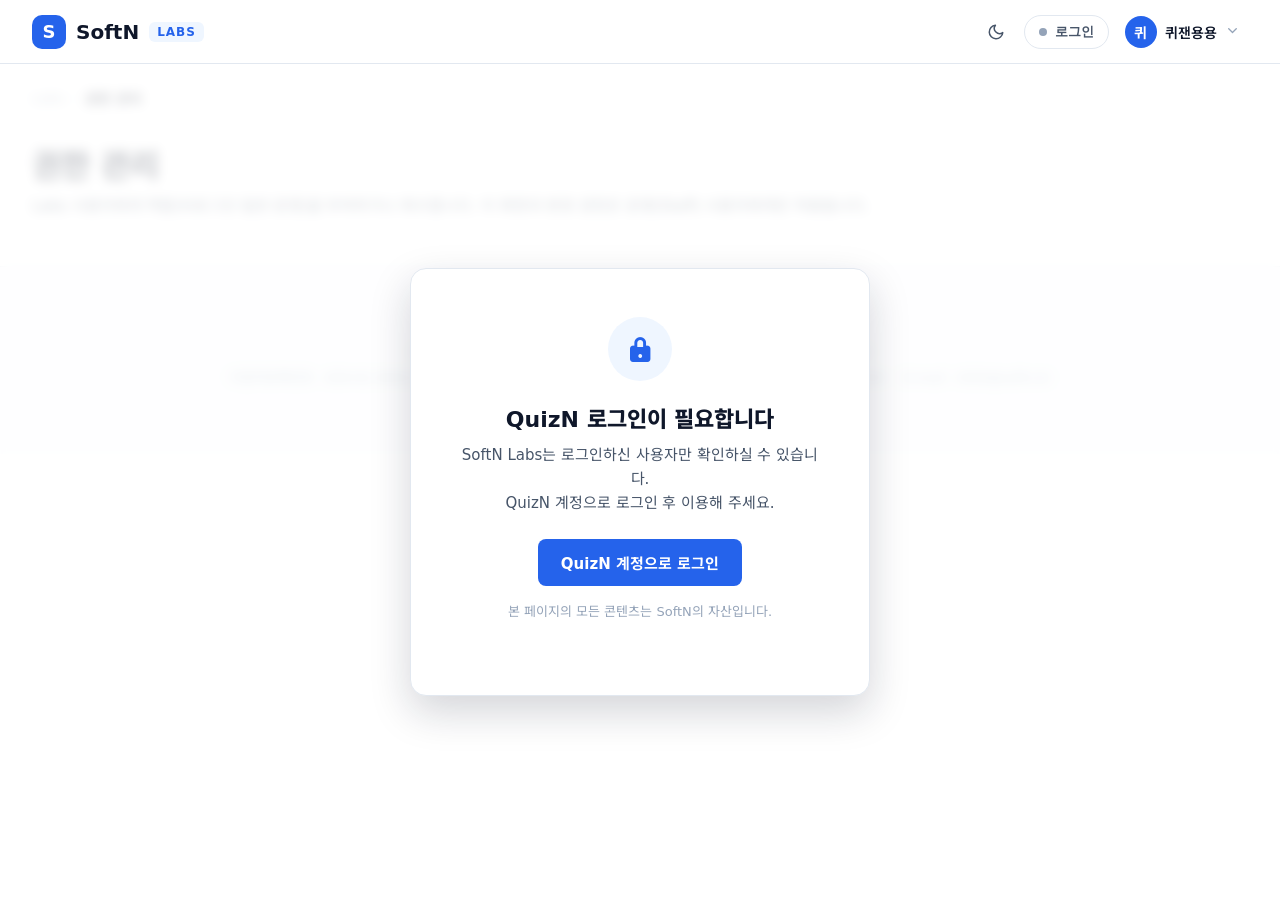
==== commit a291381a: "feat: 권한관리 사용자 테이블 개편(닉네임·이메일·소속빈칸·삭제·추가) + 헤더 기본 닉네임 퀴잰용용 + labs-md 문서 추가" ====
--- a/labs-admin.html
+++ b/labs-admin.html
@@ -29,12 +29,42 @@
   <!-- 관리 콘텐츠 (Staff) -->
   <section class="admin-content" id="admin-content" hidden>
     <div class="admin-toolbar">
-      <div class="search"><i class="icon-zoom-in"></i><input type="text" id="user-search" placeholder="이름·소속으로 검색" autocomplete="off"></div>
+      <div class="search"><i class="icon-zoom-in"></i><input type="text" id="user-search" placeholder="닉네임·이메일로 검색" autocomplete="off"></div>
       <span class="admin-count" id="user-count"></span>
+      <button class="btn primary" id="add-user-btn">+ 사용자 추가</button>
     </div>
     <div class="admin-table" id="user-table"></div>
   </section>
 </main>
+
+<!-- 사용자 추가 모달 -->
+<div class="lab-modal-overlay" id="add-modal">
+  <div class="lab-modal" role="dialog" aria-modal="true" aria-labelledby="am-title">
+    <div class="lm-head"><h3 id="am-title">사용자 추가</h3><button class="lm-close" id="am-close" aria-label="닫기">×</button></div>
+    <div class="lm-body">
+      <div class="lm-field"><label for="am-nick">닉네임</label><input class="lm-input" type="text" id="am-nick" placeholder="닉네임" autocomplete="off"></div>
+      <div class="lm-field"><label for="am-email">이메일</label><input class="lm-input" type="email" id="am-email" placeholder="name@quizn.app" autocomplete="off"></div>
+      <div class="lm-field"><label for="am-role">역할</label>
+        <select class="lm-input" id="am-role"><option value="member">일반</option><option value="staff">운영</option></select>
+      </div>
+    </div>
+    <div class="lm-foot">
+      <button class="btn ghost" id="am-cancel">취소</button>
+      <button class="btn primary" id="am-submit">추가</button>
+    </div>
+  </div>
+</div>
+
+<!-- 회원 삭제 확인 모달 -->
+<div class="lab-modal-overlay" id="confirm-modal">
+  <div class="lab-modal confirm-modal" role="dialog" aria-modal="true">
+    <p class="confirm-msg" id="confirm-msg">회원이 삭제됩니다. 삭제하시겠습니까?</p>
+    <div class="confirm-actions">
+      <button class="btn ghost" id="confirm-cancel">취소</button>
+      <button class="btn primary" id="confirm-ok">삭제</button>
+    </div>
+  </div>
+</div>
 
 <div id="footer-slot"></div>
 <div id="gate-slot"></div>
@@ -50,27 +80,33 @@
   const cell = (cls, text) => el('span', cls, text);
   const roleBadge = (role) => el('span', 'role-badge ' + role, ROLE_KO[role]);
 
+  function dispNick(u, myNick) { return (u.me && myNick) ? myNick : u.nick; }   // 본인은 QuizN 닉네임 따라감
+
   function renderUsers() {
     const q = searchEl.value.trim().toLowerCase();
-    const _acc = JSON.parse(localStorage.getItem('quizn_account') || 'null');   // QuizN 계정 닉네임
+    const _acc = JSON.parse(localStorage.getItem('quizn_account') || 'null');
     const myNick = _acc && _acc.nick ? _acc.nick : null;
     const list = USERS.filter(function (u) {
       if (!q) return true;
-      var hay = [u.name, u.org];
-      if (u.me && myNick) hay.push(myNick);   // 본인은 QuizN 닉네임으로도 검색
-      return hay.some(function (n) { return n.toLowerCase().includes(q); });
+      var hay = [dispNick(u, myNick), u.email];
+      return hay.some(function (n) { return (n || '').toLowerCase().includes(q); });
     });
     tableEl.replaceChildren();
     const head = el('div', 'ut-row ut-head');
-    head.append(cell('ut-user', '사용자'), cell('ut-org', '소속'), cell('ut-cur', '현재 역할'), cell('ut-chg', '역할 변경'));
+    head.append(cell('ut-user', '닉네임'), cell('ut-email', '이메일'), cell('ut-org', '소속'),
+                cell('ut-cur', '역할'), cell('ut-chg', '역할 변경'), cell('ut-del', '삭제'));
     tableEl.append(head);
     document.getElementById('user-count').textContent = '총 ' + USERS.length + '명';
+
     list.forEach(u => {
       const row = el('div', 'ut-row');
+      const name = dispNick(u, myNick);
+
       const uc = el('div', 'ut-user');
-      const dispName = (u.me && myNick) ? myNick : u.name;   // 본인 행은 QuizN 닉네임 + (나)
-      uc.append(el('span', 'ut-avatar', dispName.charAt(0)), el('span', 'ut-name', dispName + (u.me ? ' (나)' : '')));
+      uc.append(el('span', 'ut-avatar', name.charAt(0)), el('span', 'ut-name', name + (u.me ? ' (나)' : '')));
+
       const cc = el('div', 'ut-cur'); cc.append(roleBadge(u.role));
+
       const chg = el('div', 'ut-chg');
       const seg = el('div', 'role-seg');
       ['member', 'staff'].forEach(r => {
@@ -78,16 +114,66 @@
         if (u.me) b.disabled = true;
         else b.addEventListener('click', () => {
           u.role = r; renderUsers();
-          toast(strongNode(u.name), document.createTextNode(' 역할을 ' + ROLE_KO[r] + '(으)로 변경했어요'));
+          toast(strongNode(name), document.createTextNode(' 역할을 ' + ROLE_KO[r] + '(으)로 변경했어요'));
         });
         seg.append(b);
       });
       chg.append(seg);
-      if (u.me) chg.append(el('span', 'rs-note', '본인 권한은 변경할 수 없습니다'));
-      row.append(uc, cell('ut-org', u.org), cc, chg);
+
+      const del = el('div', 'ut-del');
+      const delBtn = el('button', 'ut-del-btn');
+      delBtn.title = '회원 삭제';
+      delBtn.append(icon('trash'));
+      if (u.me) { delBtn.disabled = true; delBtn.title = '본인은 삭제할 수 없습니다'; }
+      else delBtn.addEventListener('click', () => {
+        showConfirm('회원이 삭제됩니다. 삭제하시겠습니까?', () => {
+          const i = USERS.indexOf(u);
+          if (i > -1) USERS.splice(i, 1);
+          renderUsers();
+          toast(strongNode(name), document.createTextNode(' 회원을 삭제했어요'));
+        });
+      });
+      del.append(delBtn);
+
+      row.append(uc, cell('ut-email', u.email), cell('ut-org', u.org || '—'), cc, chg, del);
       tableEl.append(row);
     });
   }
+
+  /* ── 삭제 확인 모달 ── */
+  const confirmModal = document.getElementById('confirm-modal');
+  let _onConfirm = null;
+  function showConfirm(msg, onOk) {
+    document.getElementById('confirm-msg').textContent = msg;
+    _onConfirm = onOk;
+    confirmModal.classList.add('show');
+  }
+  function closeConfirm() { confirmModal.classList.remove('show'); _onConfirm = null; }
+  document.getElementById('confirm-cancel').addEventListener('click', closeConfirm);
+  document.getElementById('confirm-ok').addEventListener('click', () => { const f = _onConfirm; closeConfirm(); if (f) f(); });
+  confirmModal.addEventListener('click', e => { if (e.target === confirmModal) closeConfirm(); });
+
+  /* ── 사용자 추가 모달 ── */
+  const addModal = document.getElementById('add-modal');
+  const amNick = document.getElementById('am-nick');
+  const amEmail = document.getElementById('am-email');
+  const amRole = document.getElementById('am-role');
+  function openAdd() { amNick.value = ''; amEmail.value = ''; amRole.value = 'member'; addModal.classList.add('show'); amNick.focus(); }
+  function closeAdd() { addModal.classList.remove('show'); }
+  document.getElementById('add-user-btn').addEventListener('click', openAdd);
+  document.getElementById('am-close').addEventListener('click', closeAdd);
+  document.getElementById('am-cancel').addEventListener('click', closeAdd);
+  addModal.addEventListener('click', e => { if (e.target === addModal) closeAdd(); });
+  document.getElementById('am-submit').addEventListener('click', () => {
+    const nick = amNick.value.trim();
+    const email = amEmail.value.trim();
+    if (!nick) { amNick.focus(); toastText('닉네임을 입력해 주세요'); return; }
+    if (!email) { amEmail.focus(); toastText('이메일을 입력해 주세요'); return; }
+    USERS.push({ nick: nick, email: email, org: '', role: amRole.value });
+    closeAdd();
+    renderUsers();
+    toast(strongNode(nick), document.createTextNode(' 회원을 추가했어요'));
+  });
 
   function applyAccess(member) {
     const denied = document.getElementById('admin-denied');
--- a/labs.css
+++ b/labs.css
@@ -427,7 +427,7 @@
 .c-edit-actions { display: flex; justify-content: flex-end; gap: 8px; margin-top: 8px; }
 .btn.sm { padding: 7px 16px; font-size: 13px; }
 /* 확인 모달 (댓글 삭제 등) */
-.confirm-modal { width: 340px; max-width: 90%; text-align: center; }
+.confirm-modal { width: 340px; max-width: 90%; text-align: center; padding: 32px 28px; }
 .confirm-msg { font-size: 16px; font-weight: 700; color: var(--fg); margin: 8px 0 22px; }
 .confirm-actions { display: flex; gap: 10px; }
 .confirm-actions .btn { flex: 1; }
@@ -451,13 +451,18 @@
 .admin-toolbar { display: flex; align-items: center; gap: 16px; margin-bottom: 16px; }
 .admin-count { margin-left: auto; font-size: 14px; color: var(--fg-mute); }
 .admin-table { border: 1px solid var(--border); border-radius: var(--r-card); overflow: hidden; background: var(--bg-elev); margin-bottom: 48px; }
-.ut-row { display: grid; grid-template-columns: 1.6fr 1.4fr 1fr 2fr; align-items: center; padding: 14px 20px; border-top: 1px solid var(--border); }
+.ut-row { display: grid; grid-template-columns: 1.3fr 1.9fr 0.8fr 0.9fr 1.7fr 0.6fr; align-items: center; gap: 12px; padding: 14px 20px; border-top: 1px solid var(--border); }
 .ut-row:first-child { border-top: 0; }
 .ut-head { background: var(--bg-soft); font-size: 13px; font-weight: 700; color: var(--fg-sub); }
 .ut-user { display: flex; align-items: center; gap: 10px; }
 .ut-avatar { width: 34px; height: 34px; border-radius: 50%; background: var(--accent); color: #fff; display: grid; place-items: center; font-weight: 700; font-size: 14px; flex-shrink: 0; }
 .ut-name { font-size: 15px; font-weight: 600; color: var(--fg); }
 .ut-org { font-size: 14px; color: var(--fg-sub); }
+.ut-email { font-size: 13px; color: var(--fg-sub); font-family: var(--font-mono); overflow: hidden; text-overflow: ellipsis; white-space: nowrap; }
+.ut-del { display: flex; justify-content: center; }
+.ut-del-btn { width: 34px; height: 34px; border: 1px solid var(--border); background: var(--bg); border-radius: var(--r-btn); color: var(--fg-mute); cursor: pointer; display: grid; place-items: center; font-size: 15px; transition: all 0.15s ease; }
+.ut-del-btn:hover { border-color: var(--req-fg); color: var(--req-fg); background: var(--req-bg); }
+.ut-del-btn:disabled { opacity: 0.3; cursor: default; }
 .role-badge { display: inline-block; font-size: 12px; font-weight: 700; padding: 3px 10px; border-radius: var(--r-pill); }
 .role-badge.guest { background: var(--arch-bg); color: var(--arch-fg); }
 .role-badge.member { background: var(--accent-soft); color: var(--accent); }
